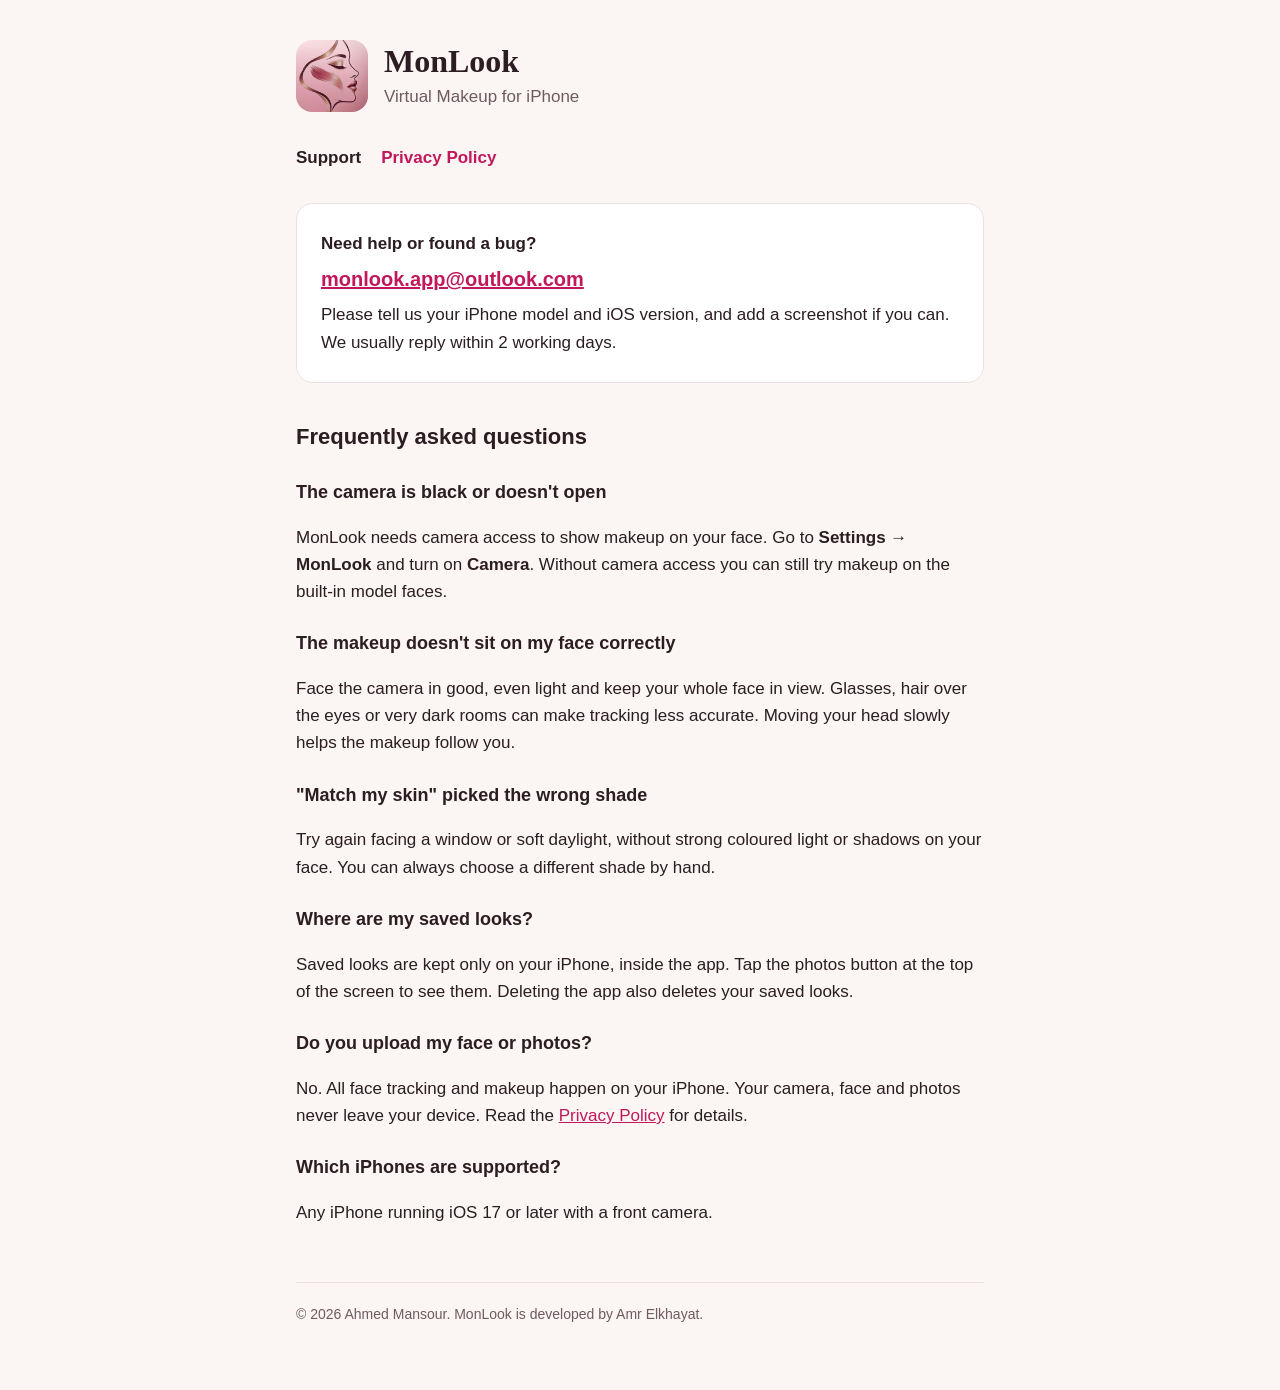
==== index.html @ 07f2d1e2 "Add MonLook support page and privacy policy Co-Authored-By: Claude Opus 5.5 <noreply@anthropic.com>" ====
<!doctype html>
<html lang="en">
<head>
  <meta charset="utf-8">
  <meta name="viewport" content="width=device-width, initial-scale=1">
  <title>MonLook Support</title>
  <meta name="description" content="Help and contact for MonLook: Virtual Makeup on iPhone.">
  <link rel="icon" href="icon.png">
  <link rel="apple-touch-icon" href="apple-touch-icon.png">
  <link rel="stylesheet" href="style.css">
</head>
<body>
<main>
  <header>
    <img src="icon.png" alt="MonLook app icon">
    <div>
      <h1>MonLook</h1>
      <p>Virtual Makeup for iPhone</p>
    </div>
  </header>

  <nav>
    <a href="./" aria-current="page">Support</a>
    <a href="privacy.html">Privacy Policy</a>
  </nav>

  <div class="card">
    <p><strong>Need help or found a bug?</strong></p>
    <p class="email"><a href="mailto:monlook.app@outlook.com">monlook.app@outlook.com</a></p>
    <p>Please tell us your iPhone model and iOS version, and add a screenshot if you can. We usually reply within 2 working days.</p>
  </div>

  <h2>Frequently asked questions</h2>

  <h3>The camera is black or doesn't open</h3>
  <p>MonLook needs camera access to show makeup on your face. Go to <strong>Settings → MonLook</strong> and turn on <strong>Camera</strong>. Without camera access you can still try makeup on the built-in model faces.</p>

  <h3>The makeup doesn't sit on my face correctly</h3>
  <p>Face the camera in good, even light and keep your whole face in view. Glasses, hair over the eyes or very dark rooms can make tracking less accurate. Moving your head slowly helps the makeup follow you.</p>

  <h3>"Match my skin" picked the wrong shade</h3>
  <p>Try again facing a window or soft daylight, without strong coloured light or shadows on your face. You can always choose a different shade by hand.</p>

  <h3>Where are my saved looks?</h3>
  <p>Saved looks are kept only on your iPhone, inside the app. Tap the photos button at the top of the screen to see them. Deleting the app also deletes your saved looks.</p>

  <h3>Do you upload my face or photos?</h3>
  <p>No. All face tracking and makeup happen on your iPhone. Your camera, face and photos never leave your device. Read the <a href="privacy.html">Privacy Policy</a> for details.</p>

  <h3>Which iPhones are supported?</h3>
  <p>Any iPhone running iOS 17 or later with a front camera.</p>

  <footer>
    © 2026 Ahmed Mansour. MonLook is developed by Amr Elkhayat.
  </footer>
</main>
</body>
</html>
---- style.css ----
:root {
  --bg: #fbf6f4;
  --surface: #ffffff;
  --text: #2b1d22;
  --muted: #6f5a61;
  --accent: #c2185b;
  --line: #ecdfe2;
}

@media (prefers-color-scheme: dark) {
  :root {
    --bg: #1a1416;
    --surface: #241b1e;
    --text: #f3e9ec;
    --muted: #b9a5ab;
    --accent: #f06292;
    --line: #3a2c31;
  }
}

* { box-sizing: border-box; }

body {
  margin: 0;
  background: var(--bg);
  color: var(--text);
  font: 17px/1.6 -apple-system, BlinkMacSystemFont, "Segoe UI", Roboto, Helvetica, Arial, sans-serif;
}

main {
  max-width: 720px;
  margin: 0 auto;
  padding: 40px 16px 64px;
}

header {
  display: flex;
  align-items: center;
  gap: 16px;
  margin-bottom: 32px;
}

header img {
  width: 72px;
  height: 72px;
  border-radius: 16px;
}

header h1 {
  margin: 0;
  font-family: "New York", Georgia, serif;
  font-size: 32px;
  line-height: 1.2;
}

header p { margin: 2px 0 0; color: var(--muted); }

nav { display: flex; gap: 20px; margin-bottom: 32px; flex-wrap: wrap; }
nav a { color: var(--accent); text-decoration: none; font-weight: 600; }
nav a[aria-current="page"] { color: var(--text); }

h2 { font-size: 22px; margin: 36px 0 8px; }
h3 { font-size: 18px; margin: 24px 0 4px; }
p, li { color: var(--text); }
a { color: var(--accent); }

.card {
  background: var(--surface);
  border: 1px solid var(--line);
  border-radius: 16px;
  padding: 20px 24px;
  margin: 24px 0;
}

.card p { margin: 6px 0; }

.email {
  font-size: 20px;
  font-weight: 600;
  word-break: break-all;
}

footer {
  margin-top: 56px;
  padding-top: 20px;
  border-top: 1px solid var(--line);
  color: var(--muted);
  font-size: 14px;
}
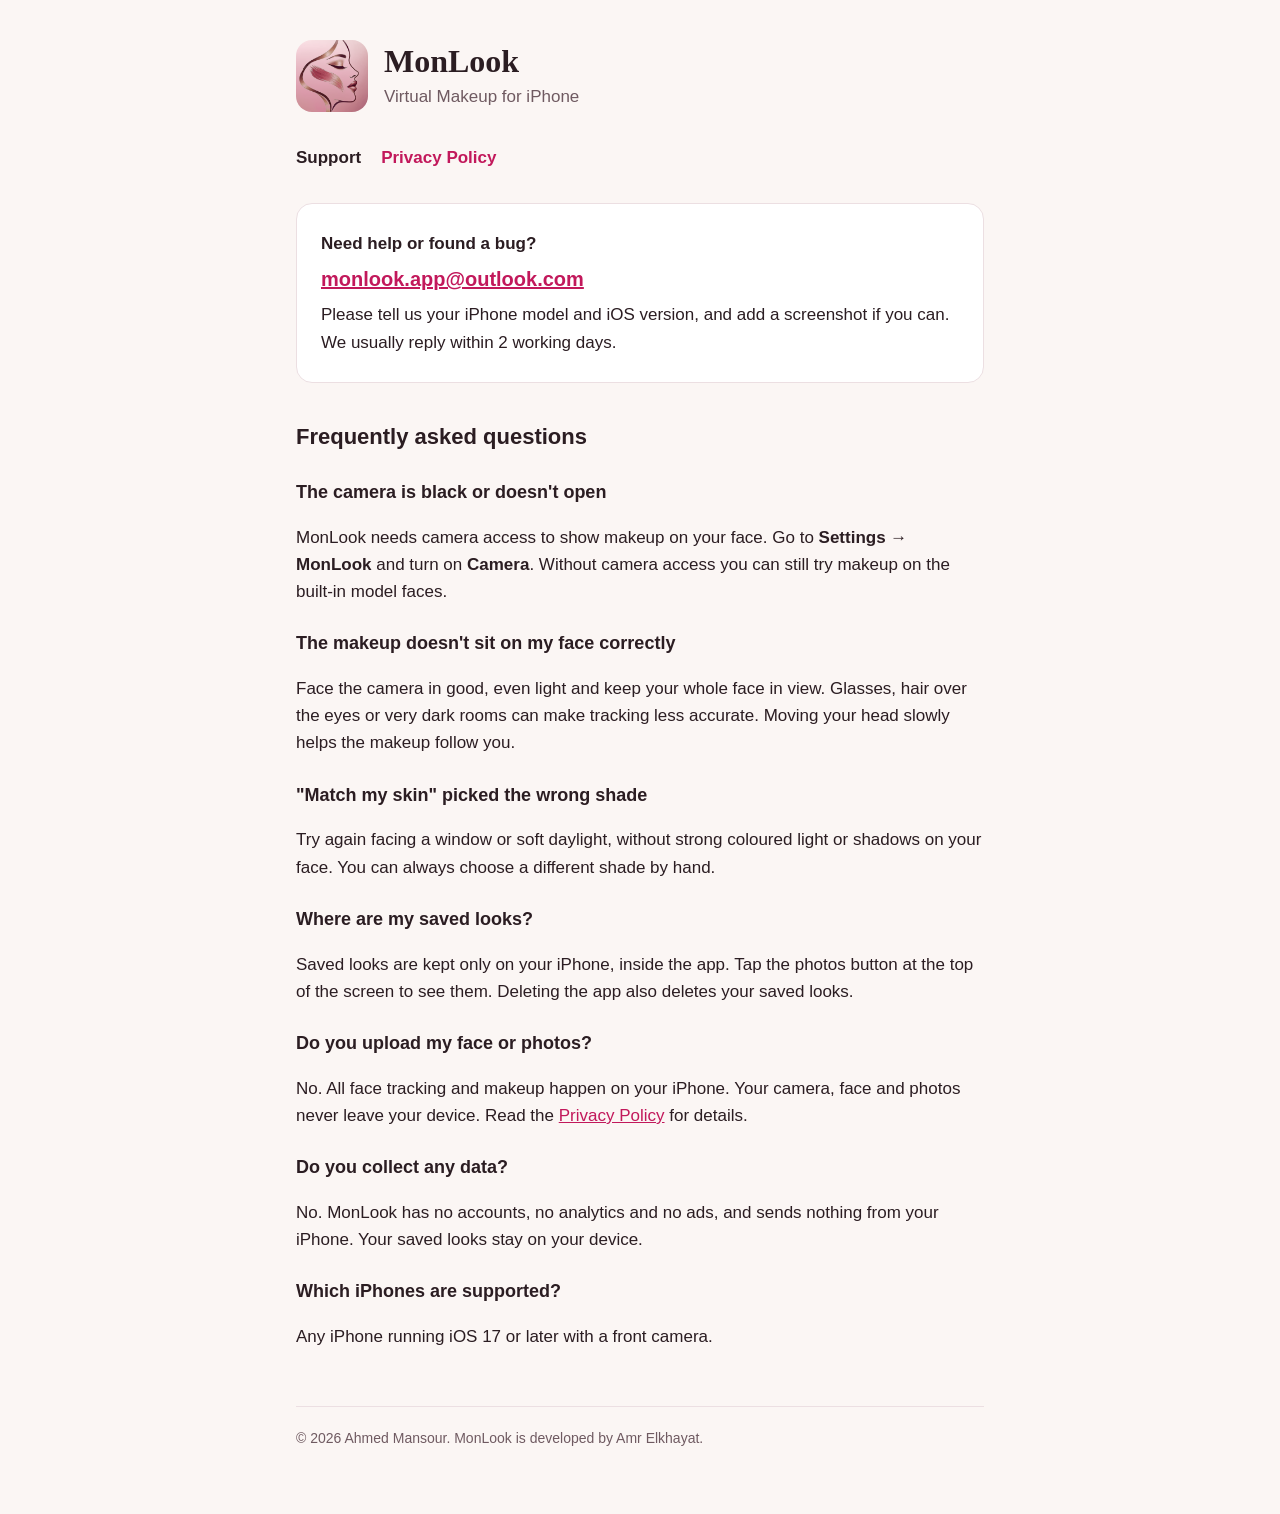
==== commit 70b2eafc: "Support FAQ: say the app collects no data Co-Authored-By: Claude Opus 5.5 <noreply@anthropic.com>" ====
--- a/index.html
+++ b/index.html
@@ -47,6 +47,9 @@
   <h3>Do you upload my face or photos?</h3>
   <p>No. All face tracking and makeup happen on your iPhone. Your camera, face and photos never leave your device. Read the <a href="privacy.html">Privacy Policy</a> for details.</p>
 
+  <h3>Do you collect any data?</h3>
+  <p>No. MonLook has no accounts, no analytics and no ads, and sends nothing from your iPhone. Your saved looks stay on your device.</p>
+
   <h3>Which iPhones are supported?</h3>
   <p>Any iPhone running iOS 17 or later with a front camera.</p>
 
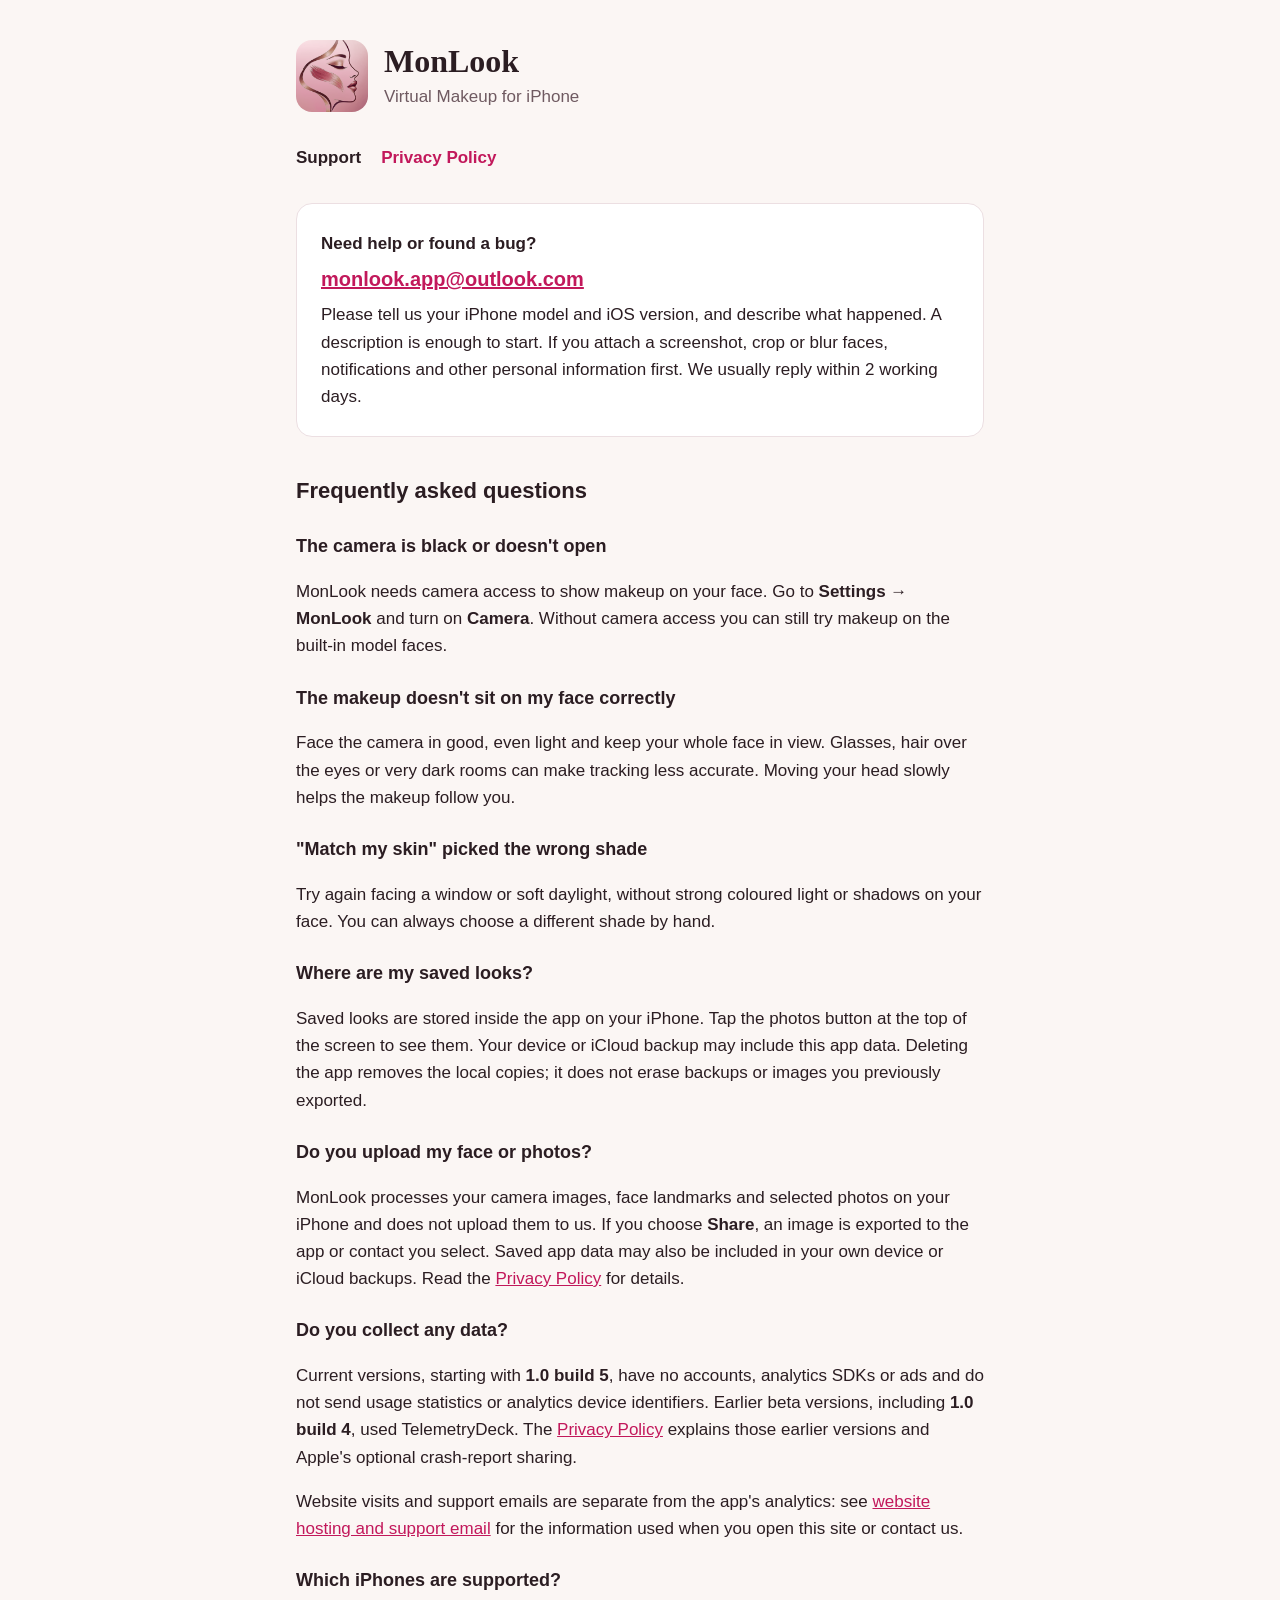
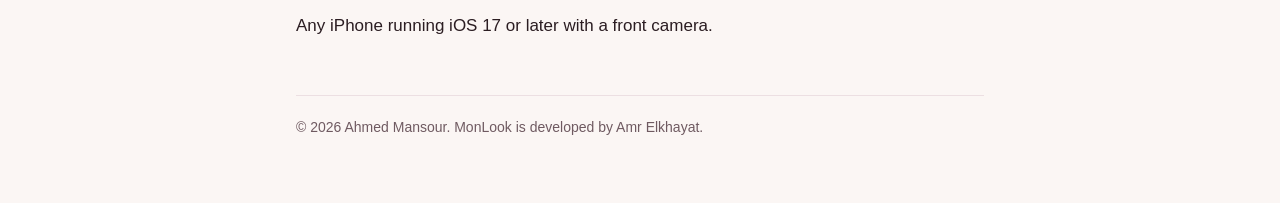
==== commit 6d0ec3be: "Clarify MonLook website privacy and hosting" ====
--- a/index.html
+++ b/index.html
@@ -27,7 +27,7 @@
   <div class="card">
     <p><strong>Need help or found a bug?</strong></p>
     <p class="email"><a href="mailto:monlook.app@outlook.com">monlook.app@outlook.com</a></p>
-    <p>Please tell us your iPhone model and iOS version, and add a screenshot if you can. We usually reply within 2 working days.</p>
+    <p>Please tell us your iPhone model and iOS version, and describe what happened. A description is enough to start. If you attach a screenshot, crop or blur faces, notifications and other personal information first. We usually reply within 2 working days.</p>
   </div>
 
   <h2>Frequently asked questions</h2>
@@ -42,13 +42,14 @@
   <p>Try again facing a window or soft daylight, without strong coloured light or shadows on your face. You can always choose a different shade by hand.</p>
 
   <h3>Where are my saved looks?</h3>
-  <p>Saved looks are kept only on your iPhone, inside the app. Tap the photos button at the top of the screen to see them. Deleting the app also deletes your saved looks.</p>
+  <p>Saved looks are stored inside the app on your iPhone. Tap the photos button at the top of the screen to see them. Your device or iCloud backup may include this app data. Deleting the app removes the local copies; it does not erase backups or images you previously exported.</p>
 
   <h3>Do you upload my face or photos?</h3>
-  <p>No. All face tracking and makeup happen on your iPhone. Your camera, face and photos never leave your device. Read the <a href="privacy.html">Privacy Policy</a> for details.</p>
+  <p>MonLook processes your camera images, face landmarks and selected photos on your iPhone and does not upload them to us. If you choose <strong>Share</strong>, an image is exported to the app or contact you select. Saved app data may also be included in your own device or iCloud backups. Read the <a href="privacy.html">Privacy Policy</a> for details.</p>
 
   <h3>Do you collect any data?</h3>
-  <p>No. MonLook has no accounts, no analytics and no ads, and sends nothing from your iPhone. Your saved looks stay on your device.</p>
+  <p>Current versions, starting with <strong>1.0 build 5</strong>, have no accounts, analytics SDKs or ads and do not send usage statistics or analytics device identifiers. Earlier beta versions, including <strong>1.0 build 4</strong>, used TelemetryDeck. The <a href="privacy.html#analytics">Privacy Policy</a> explains those earlier versions and Apple's optional crash-report sharing.</p>
+  <p>Website visits and support emails are separate from the app's analytics: see <a href="privacy.html#website-hosting">website hosting and support email</a> for the information used when you open this site or contact us.</p>
 
   <h3>Which iPhones are supported?</h3>
   <p>Any iPhone running iOS 17 or later with a front camera.</p>
